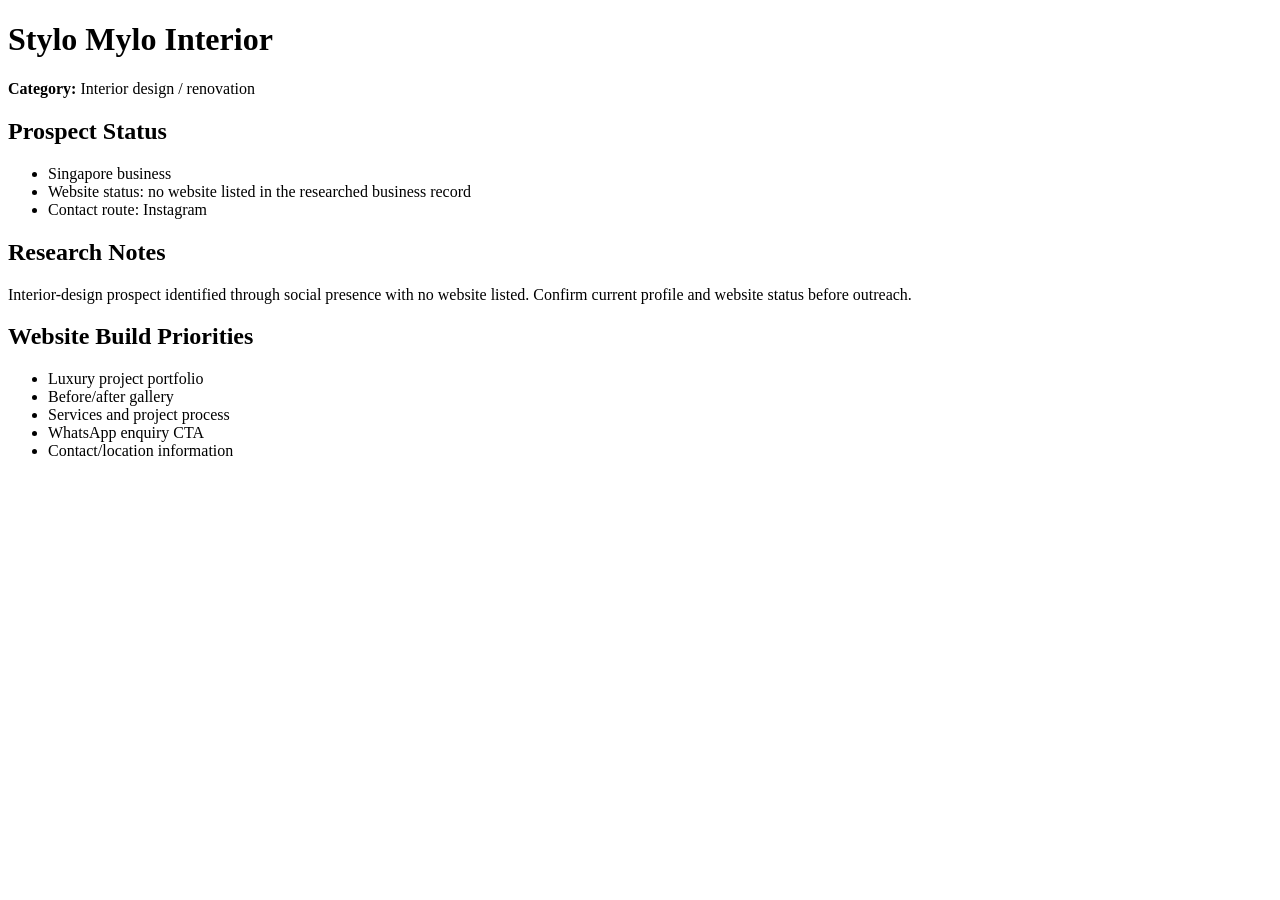
==== index.html @ 40521ccc "Add business lead dossier for Stylo Mylo Interior" ====
<!doctype html><html lang="en"><head><meta charset="utf-8"><meta name="viewport" content="width=device-width,initial-scale=1"><title>Stylo Mylo Interior — Lead Dossier</title></head><body><h1>Stylo Mylo Interior</h1><p><strong>Category:</strong> Interior design / renovation</p><h2>Prospect Status</h2><ul><li>Singapore business</li><li>Website status: no website listed in the researched business record</li><li>Contact route: Instagram</li></ul><h2>Research Notes</h2><p>Interior-design prospect identified through social presence with no website listed. Confirm current profile and website status before outreach.</p><h2>Website Build Priorities</h2><ul><li>Luxury project portfolio</li><li>Before/after gallery</li><li>Services and project process</li><li>WhatsApp enquiry CTA</li><li>Contact/location information</li></ul></body></html>
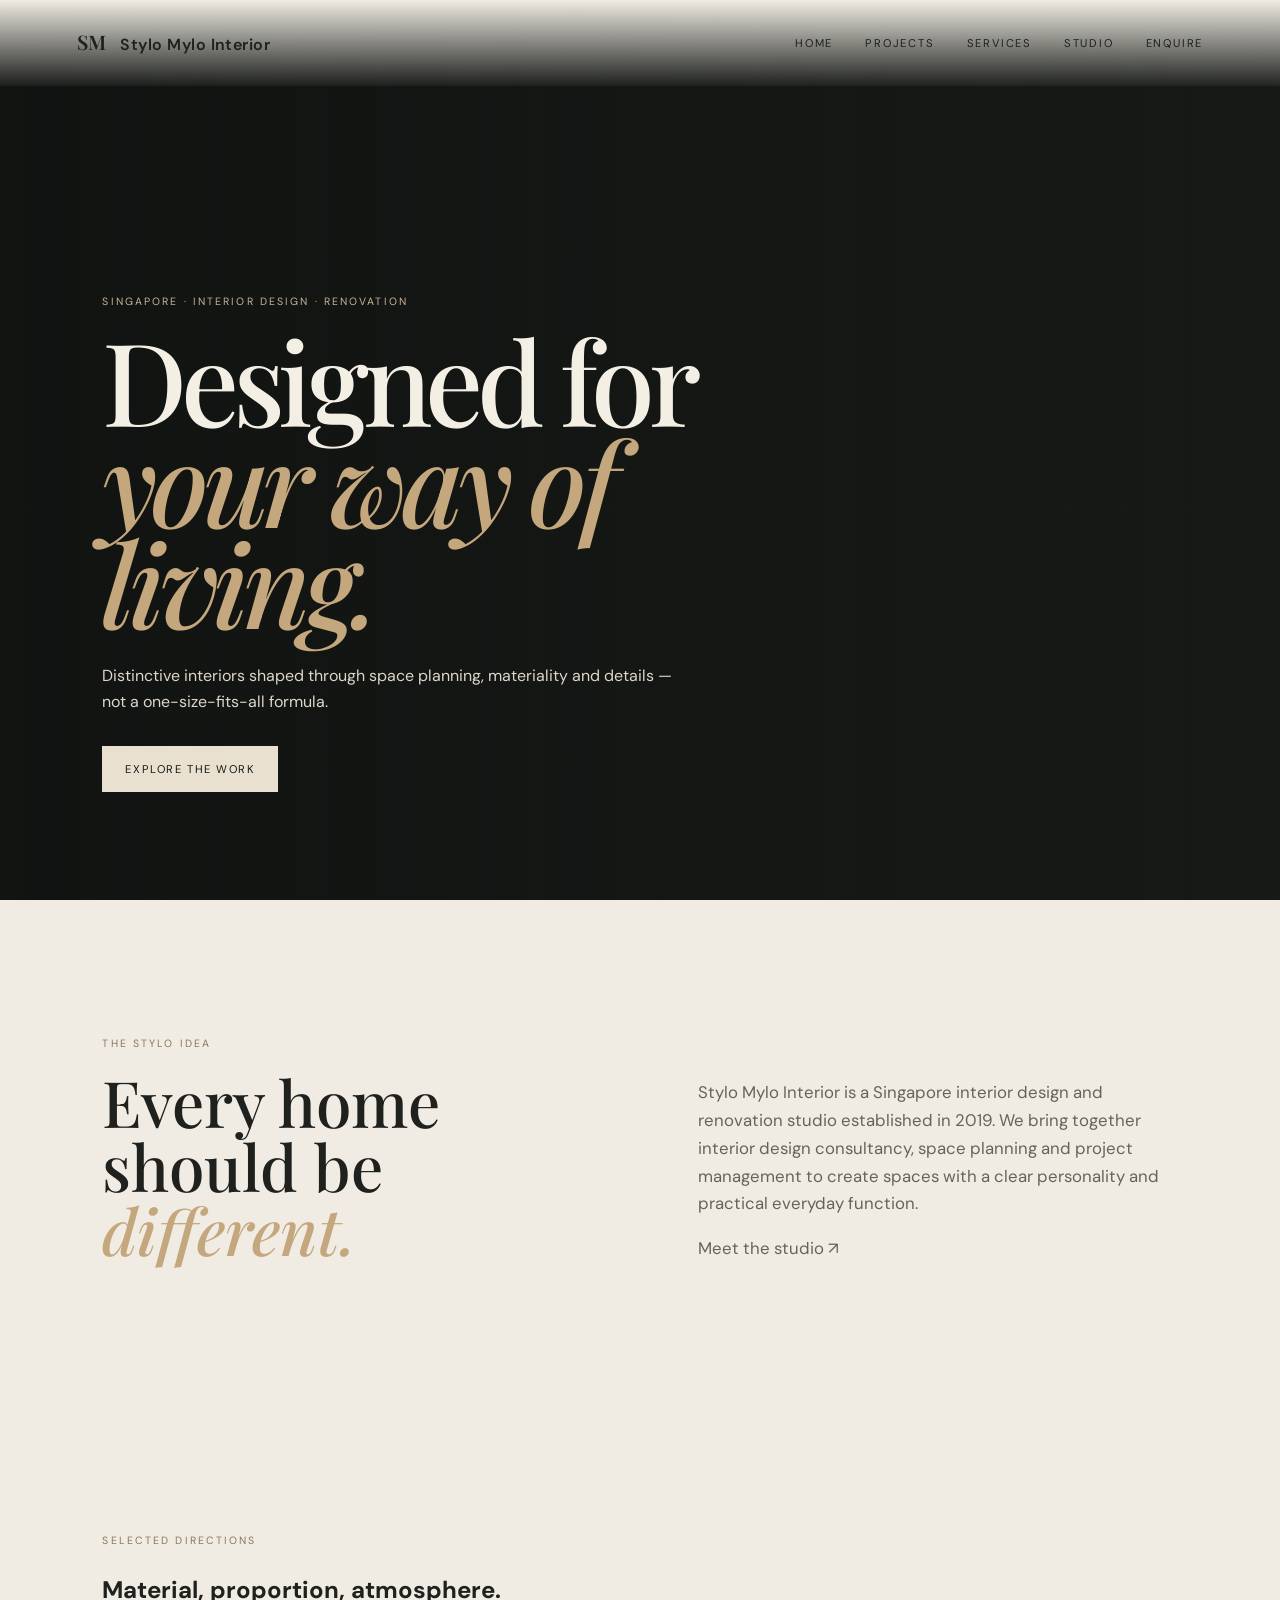
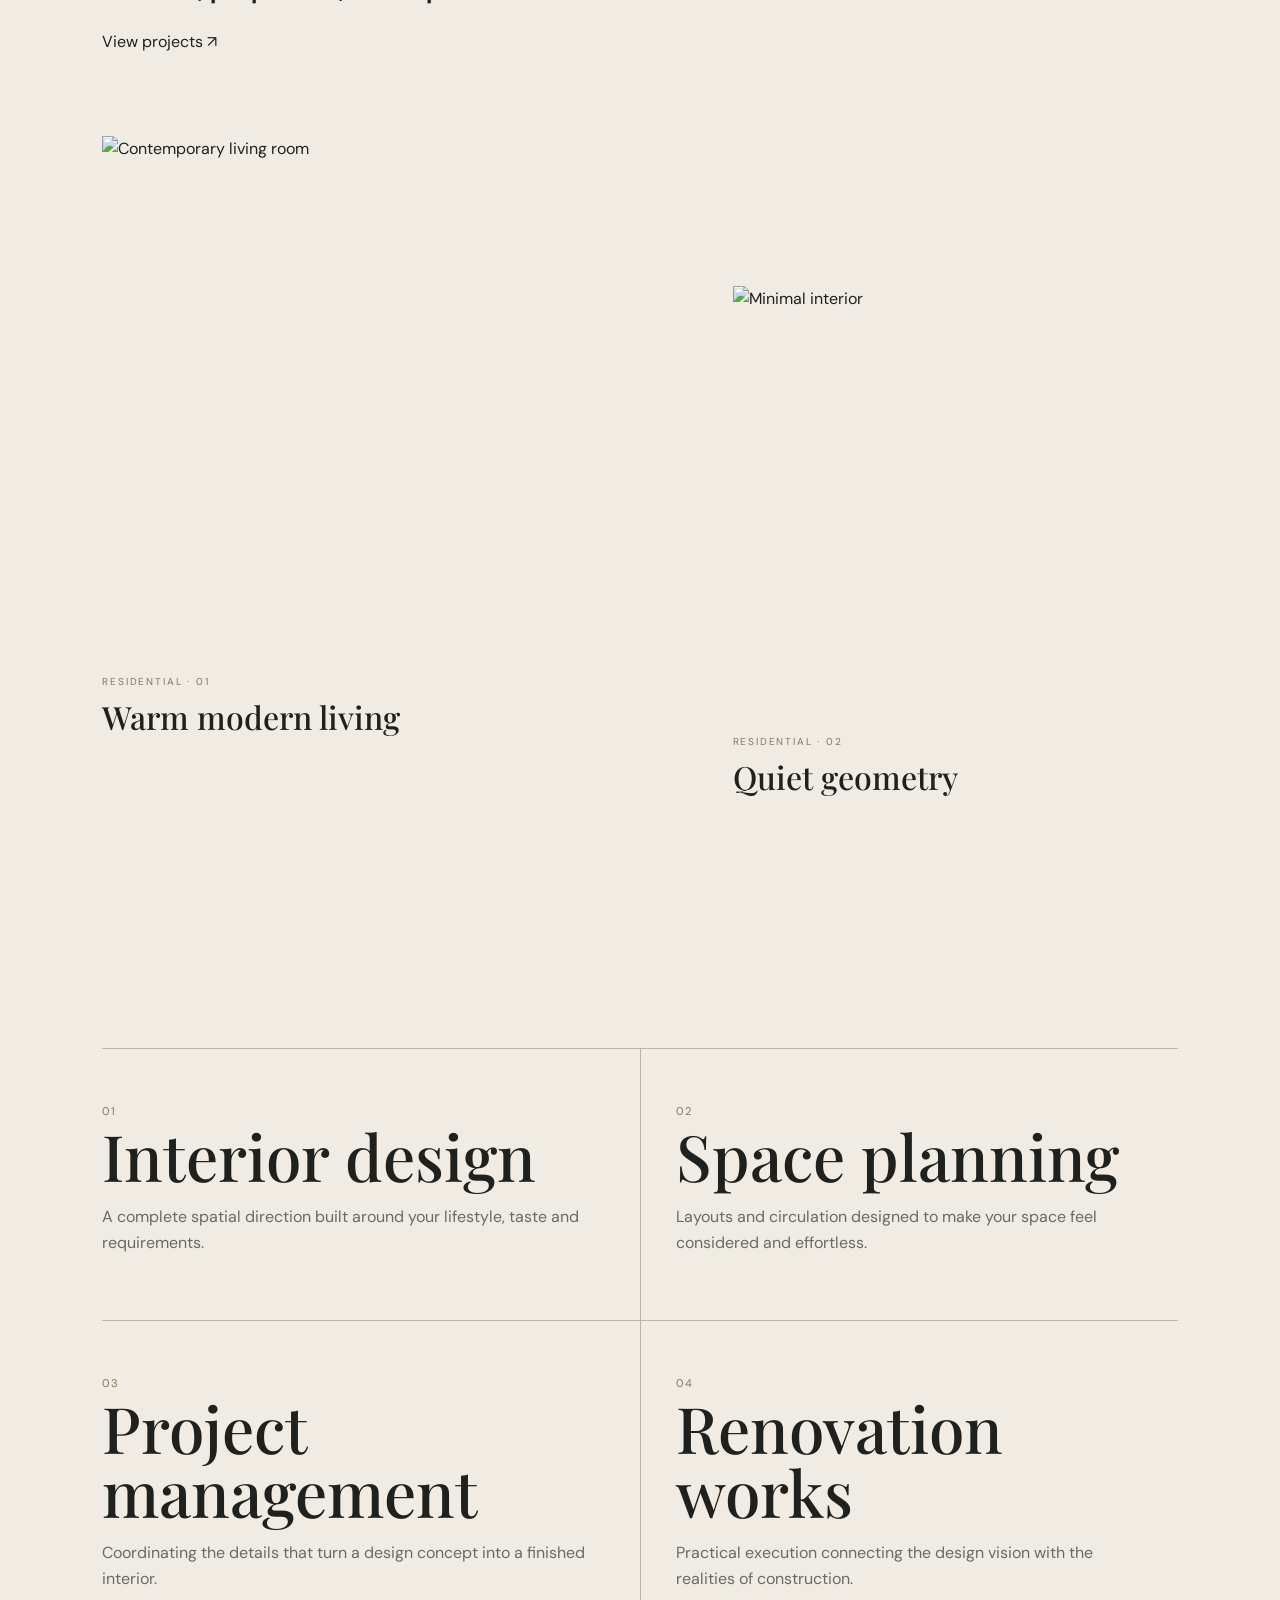
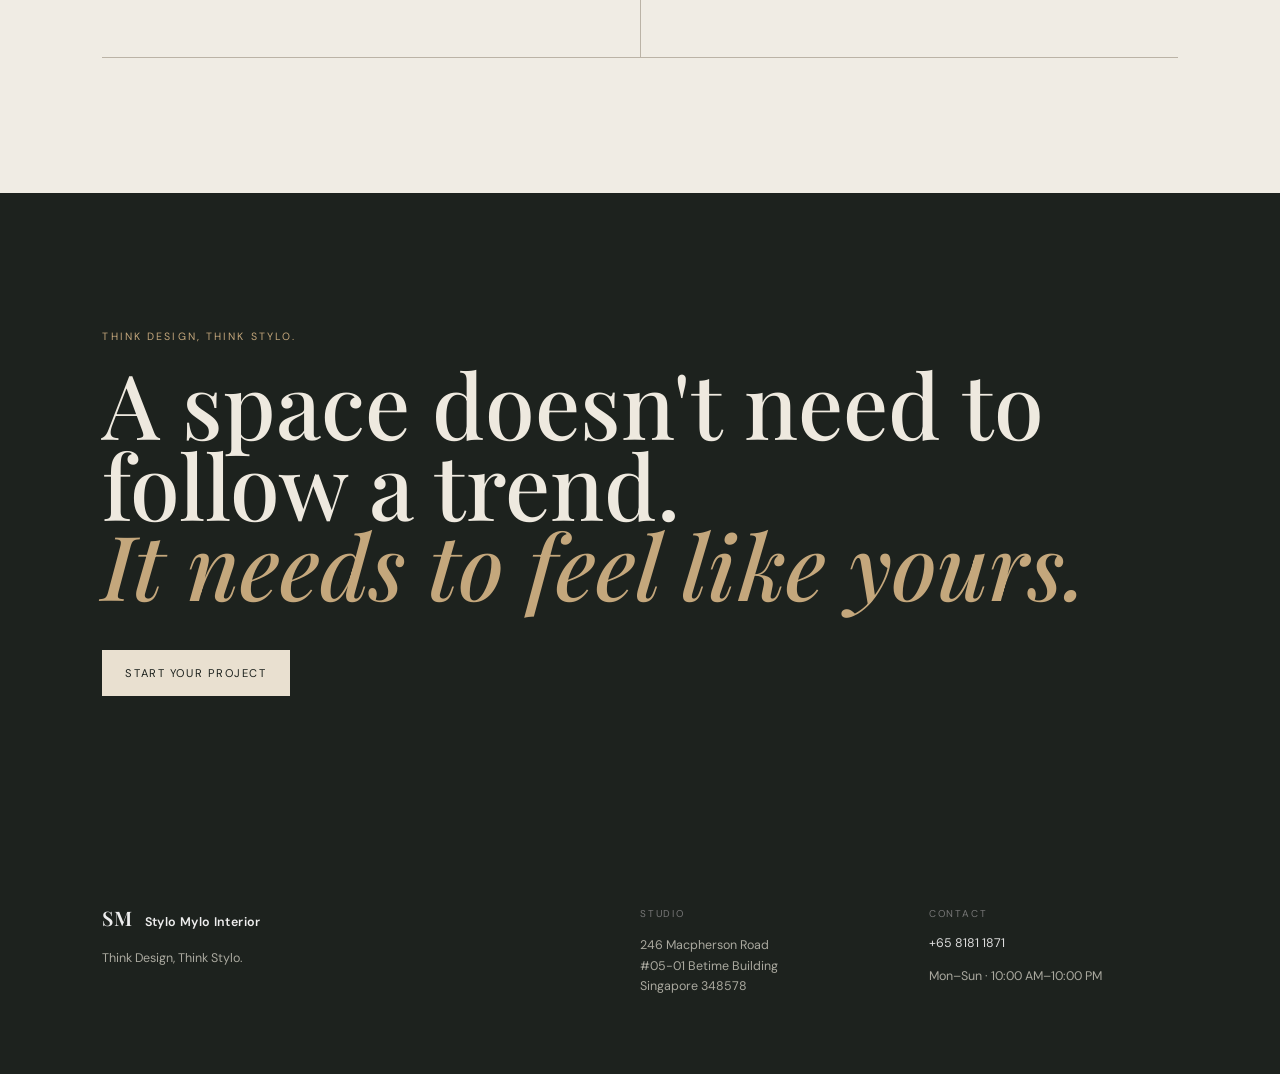
==== commit 5ce4465c: "Rebuild Business 8 homepage" ====
--- a/index.html
+++ b/index.html
@@ -1 +1 @@
-<!doctype html><html lang="en"><head><meta charset="utf-8"><meta name="viewport" content="width=device-width,initial-scale=1"><title>Stylo Mylo Interior — Lead Dossier</title></head><body><h1>Stylo Mylo Interior</h1><p><strong>Category:</strong> Interior design / renovation</p><h2>Prospect Status</h2><ul><li>Singapore business</li><li>Website status: no website listed in the researched business record</li><li>Contact route: Instagram</li></ul><h2>Research Notes</h2><p>Interior-design prospect identified through social presence with no website listed. Confirm current profile and website status before outreach.</p><h2>Website Build Priorities</h2><ul><li>Luxury project portfolio</li><li>Before/after gallery</li><li>Services and project process</li><li>WhatsApp enquiry CTA</li><li>Contact/location information</li></ul></body></html>+<!doctype html><html lang="en"><head><meta charset="utf-8"><meta name="viewport" content="width=device-width,initial-scale=1"><meta name="description" content="Stylo Mylo Interior — interior design, space planning and renovation in Singapore."><title>Stylo Mylo Interior — Think Design, Think Stylo.</title><link rel="preconnect" href="https://fonts.googleapis.com"><link href="https://fonts.googleapis.com/css2?family=DM+Sans:wght@400;500;600;700&family=Playfair+Display:wght@500;600;700&display=swap" rel="stylesheet"><link rel="stylesheet" href="./styles.css?v=8"></head><body><header class="site-header"><a class="brand" href="./index.html"><span>SM</span> Stylo Mylo Interior</a><button class="menu">Menu</button><nav><a href="./index.html">Home</a><a href="./projects.html">Projects</a><a href="./services.html">Services</a><a href="./about.html">Studio</a><a href="./contact.html">Enquire</a></nav></header><main><section class="hero"><div class="hero-art"></div><div class="hero-copy"><p class="eyebrow">SINGAPORE · INTERIOR DESIGN · RENOVATION</p><h1>Designed for<br><em>your way of living.</em></h1><p class="lede">Distinctive interiors shaped through space planning, materiality and details — not a one-size-fits-all formula.</p><a class="button" href="./projects.html">Explore the work</a></div></section><section class="section intro"><div><p class="eyebrow">THE STYLO IDEA</p><h2>Every home should be <em>different.</em></h2></div><div class="intro-copy"><p>Stylo Mylo Interior is a Singapore interior design and renovation studio established in 2019. We bring together interior design consultancy, space planning and project management to create spaces with a clear personality and practical everyday function.</p><a class="text-link" href="./about.html">Meet the studio ↗</a></div></section><section class="section"><div class="section-head"><div><p class="eyebrow">SELECTED DIRECTIONS</p><h2>Material, proportion, atmosphere.</h2></div><a class="text-link" href="./projects.html">View projects ↗</a></div><div class="project-grid"><article><img src="https://images.unsplash.com/photo-1600210492486-724fe5c67fb0?auto=format&fit=crop&w=1400&q=85" alt="Contemporary living room"><div><span>RESIDENTIAL · 01</span><h2>Warm modern living</h2></div></article><article><img src="https://images.unsplash.com/photo-1600607687939-ce8a6c25118c?auto=format&fit=crop&w=1400&q=85" alt="Minimal interior"><div><span>RESIDENTIAL · 02</span><h2>Quiet geometry</h2></div></article></div></section><section class="section" style="padding-top:30px"><div class="service-cards"><article><span>01</span><h2>Interior design</h2><p>A complete spatial direction built around your lifestyle, taste and requirements.</p></article><article><span>02</span><h2>Space planning</h2><p>Layouts and circulation designed to make your space feel considered and effortless.</p></article><article><span>03</span><h2>Project management</h2><p>Coordinating the details that turn a design concept into a finished interior.</p></article><article><span>04</span><h2>Renovation works</h2><p>Practical execution connecting the design vision with the realities of construction.</p></article></div></section><section class="section" style="background:#1d221e;color:#eee9df"><p class="eyebrow" style="color:#c4a77c">THINK DESIGN, THINK STYLO.</p><h2 style="font:500 clamp(3rem,7vw,7rem)/.9 'Playfair Display';max-width:1000px;margin:0">A space doesn't need to follow a trend.<br><em>It needs to feel like yours.</em></h2><a class="button" style="margin-top:45px;background:#e9e0d0;color:#1d221e" href="./contact.html">Start your project</a></section></main><footer><div><a class="brand" href="./index.html"><span>SM</span> Stylo Mylo Interior</a><p>Think Design, Think Stylo.</p></div><div><p class="footer-label">STUDIO</p><p>246 Macpherson Road<br>#05-01 Betime Building<br>Singapore 348578</p></div><div><p class="footer-label">CONTACT</p><a href="tel:+6581811871">+65 8181 1871</a><p>Mon–Sun · 10:00 AM–10:00 PM</p></div></footer><script src="./script.js?v=8"></script></body></html>
--- a/styles.css
+++ b/styles.css
@@ -0,0 +1 @@
+*{box-sizing:border-box}html{scroll-behavior:smooth}body{margin:0;background:#f0ece4;color:#1e211e;font-family:'DM Sans',sans-serif;line-height:1.65}a{color:inherit;text-decoration:none}img{display:block;width:100%;height:100%;object-fit:cover}.site-header{position:fixed;top:0;left:0;right:0;height:86px;padding:0 6vw;display:flex;align-items:center;justify-content:space-between;z-index:50;background:linear-gradient(#f0ece4,rgba(240,236,228,.05))}.brand{font-weight:600;letter-spacing:.03em}.brand span{font:600 1.25rem 'Playfair Display';margin-right:9px}.site-header nav{display:flex;gap:2rem;font-size:.7rem;text-transform:uppercase;letter-spacing:.16em}.menu{display:none;background:none;border:1px solid #777;padding:8px 13px}.hero{min-height:100svh;background:#171a17;color:#f4efe5;position:relative;display:flex;align-items:end;overflow:hidden}.hero-art{position:absolute;inset:0;background:linear-gradient(90deg,rgba(13,17,14,.7),rgba(13,17,14,.05)),url('https://images.unsplash.com/photo-1618221195710-dd6b41faaea6?auto=format&fit=crop&w=2200&q=90') center/cover;filter:saturate(.7)}.hero-copy{position:relative;padding:0 8vw 12vh;max-width:950px}.eyebrow{font-size:.66rem;letter-spacing:.2em;color:#8b7458;margin:0 0 18px}.hero .eyebrow{color:#c9b596}.hero h1,.page h1{font:500 clamp(4.2rem,9vw,9rem)/.88 'Playfair Display';letter-spacing:-.055em;margin:0}.hero h1 em,.page h1 em,h2 em{color:#c4a77c}.hero p.lede{max-width:570px;font-size:1rem;color:#ddd6ca;margin:30px 0}.button{display:inline-block;background:#20261f;color:#f3eee5;padding:14px 23px;font-size:.7rem;text-transform:uppercase;letter-spacing:.14em}.hero .button{background:#e9e0d0;color:#171a17}.section{padding:135px 8vw}.intro{display:grid;grid-template-columns:1fr 1fr;gap:9vw;align-items:end}.intro h2,.service-cards h2,.process strong,.about-split h2{font:500 clamp(2.6rem,5vw,5rem)/1 'Playfair Display';margin:0}.intro-copy{max-width:580px;font-size:1.05rem;color:#66635d}.project-grid{display:grid;grid-template-columns:1.15fr .85fr;gap:55px 28px;margin-top:80px}.project-grid article:nth-child(even){margin-top:150px}.project-grid img{height:520px}.project-grid article:nth-child(even) img{height:430px}.project-grid span{display:block;margin-top:18px;color:#8b7458;font-size:.63rem;letter-spacing:.18em}.project-grid h2{font:500 2rem 'Playfair Display';margin:5px 0}.page{padding-top:180px;min-height:100vh}.page-intro{max-width:580px;color:#6b6962;font-size:1.1rem;margin:30px 0 70px}.service-cards{display:grid;grid-template-columns:1fr 1fr;border-top:1px solid #bbb3a6;margin-top:80px}.service-cards article{padding:48px 35px 48px 0;border-bottom:1px solid #bbb3a6}.service-cards article:nth-child(even){padding-left:35px;border-left:1px solid #bbb3a6}.service-cards span{color:#8b7458;font-size:.7rem;letter-spacing:.15em}.service-cards p{color:#6b6962;max-width:500px}.process{margin-top:120px;background:#1c211d;color:#eee8dc;padding:70px}.process>div{display:grid;grid-template-columns:70px 1fr 1.4fr;gap:25px;padding:27px 0;border-top:1px solid #4b504b;align-items:center}.process b{color:#c4a77c}.process p{color:#aaa69d;margin:0}.about-split{display:grid;grid-template-columns:1fr 1fr;gap:9vw;align-items:center;margin-top:80px}.about-split>div:first-child{height:650px}.about-split p{color:#69665f}.manifesto{margin-top:130px;padding:45px 0;border-top:1px solid #aaa397;display:grid;gap:15px}.manifesto span{font:500 clamp(1.7rem,3.5vw,3.5rem) 'Playfair Display'}.contact-grid{display:grid;grid-template-columns:1fr 1fr;gap:10vw;margin-top:80px}.contact-grid>div:first-child{font-size:1.05rem;color:#666}.contact-big{font:500 clamp(1.8rem,3vw,3rem) 'Playfair Display';color:#1e211e!important}.contact-box{background:#1d221e;color:#eee9df;padding:50px}.contact-box span{font-size:.65rem;letter-spacing:.18em;color:#c4a77c}.contact-box p{border-bottom:1px solid #4a4f4a;padding:13px 0;margin:0;color:#c9c4ba}.contact-box .button{margin-top:28px;background:#e9e0d0;color:#1d221e}footer{background:#1d221e;color:#aaa99f;padding:65px 8vw;display:grid;grid-template-columns:2fr 1fr 1fr;gap:40px;font-size:.78rem}footer .brand{color:#eee;display:block;margin-bottom:15px}footer a{display:block;margin:8px 0;color:#ddd}.footer-label{font-size:.62rem;letter-spacing:.18em;color:#777}.reveal{opacity:0;transform:translateY(25px);transition:1s ease}.reveal.visible{opacity:1;transform:none}@media(max-width:800px){.site-header{height:74px;padding:0 6vw}.menu{display:block}.site-header nav{display:none;position:absolute;top:74px;left:0;right:0;background:#f0ece4;padding:25px 6vw;flex-direction:column;gap:18px}.site-header.open nav{display:flex}.hero-copy{padding:0 6vw 11vh}.hero h1,.page h1{font-size:clamp(3.7rem,17vw,6rem)}.section,.page{padding:95px 6vw}.intro,.about-split,.contact-grid{grid-template-columns:1fr;gap:40px}.project-grid{grid-template-columns:1fr;margin-top:55px}.project-grid article:nth-child(even){margin-top:0}.project-grid img,.project-grid article:nth-child(even) img{height:430px}.service-cards{grid-template-columns:1fr}.service-cards article:nth-child(even){padding-left:0;border-left:0}.process{padding:35px 25px}.process>div{grid-template-columns:40px 1fr;gap:12px}.process p{grid-column:2}.about-split>div:first-child{height:460px}.contact-grid{margin-top:50px}footer{grid-template-columns:1fr;padding:55px 6vw;gap:20px}}
